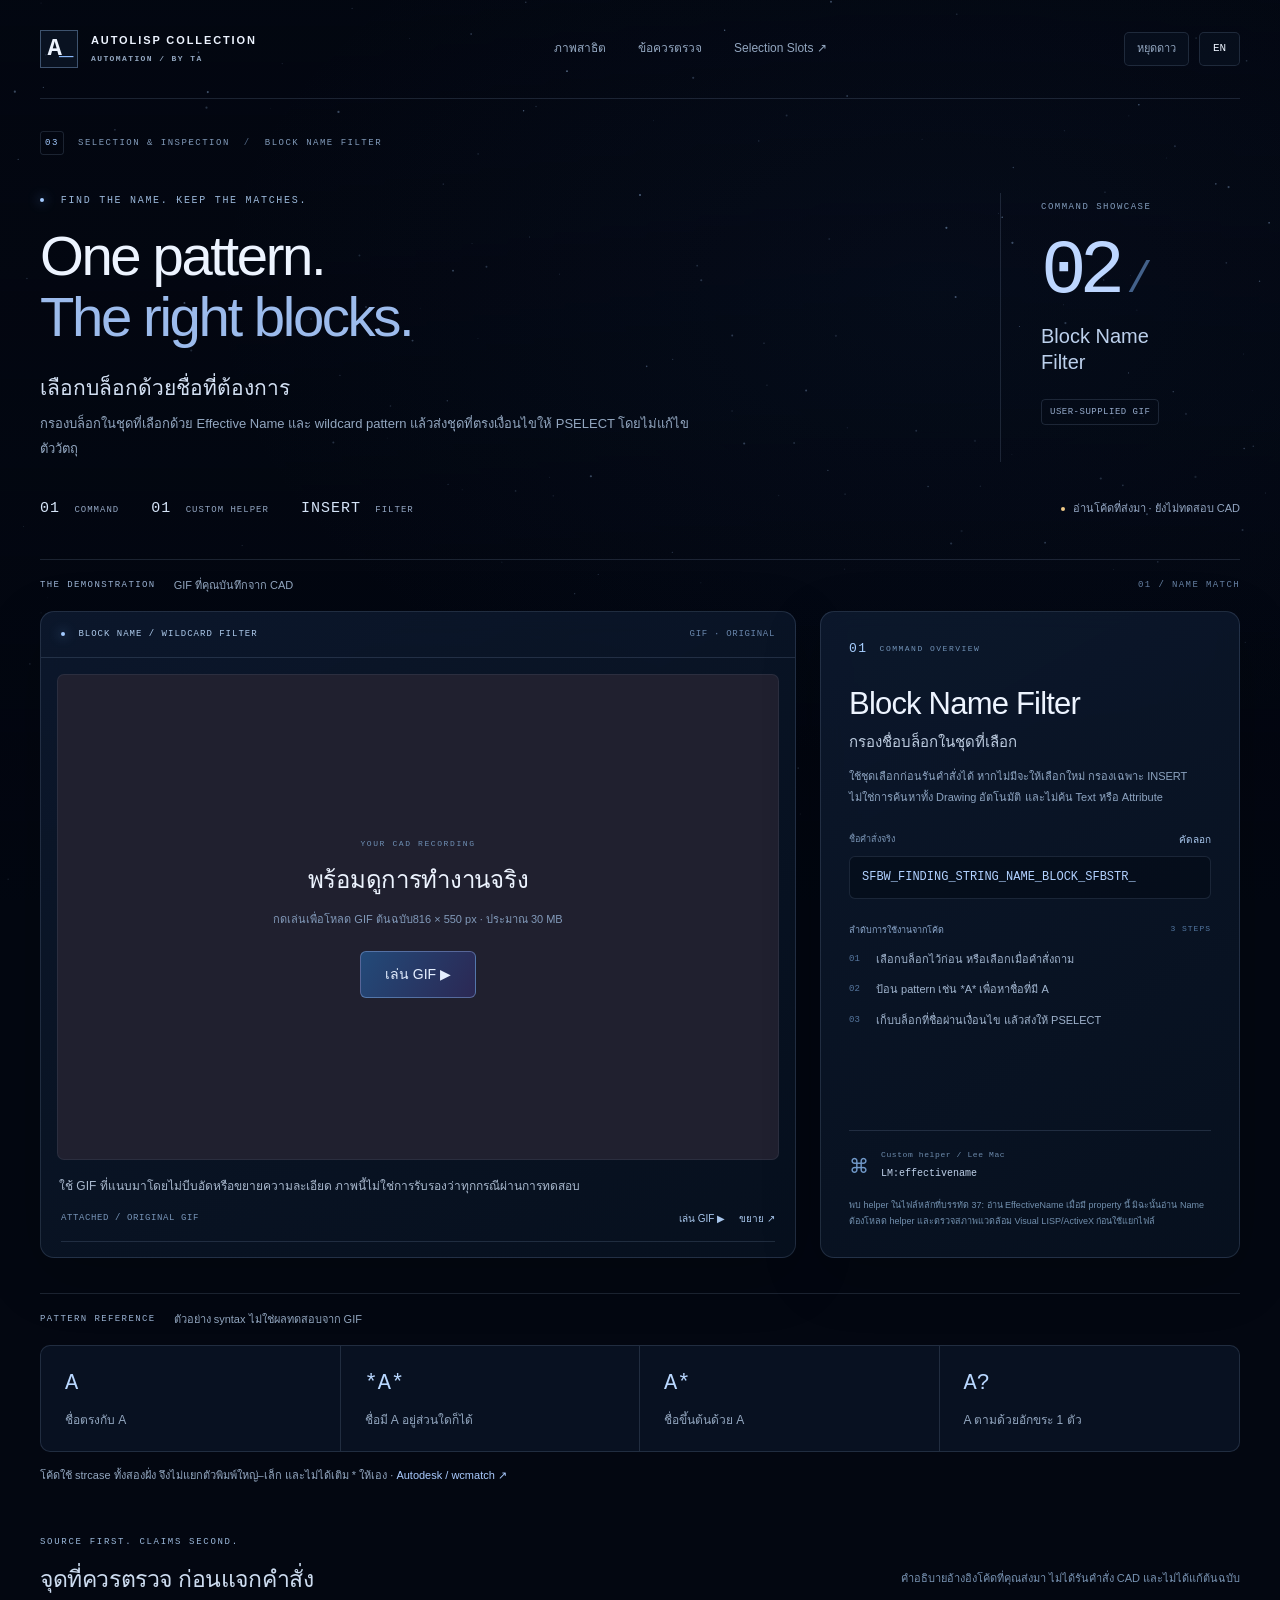
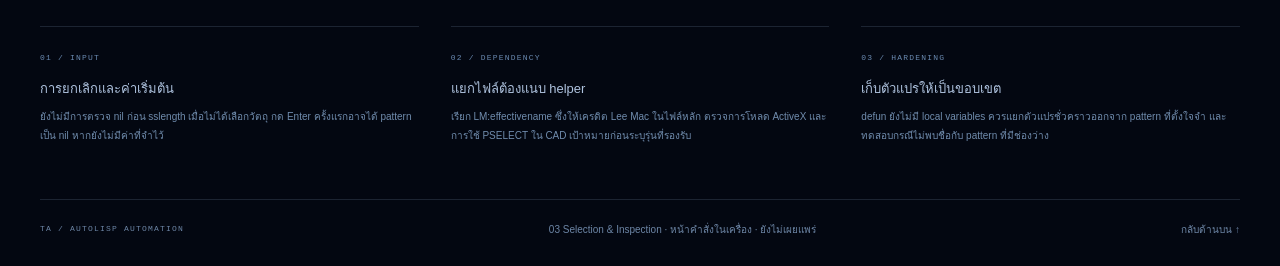
==== Autolisp Collection/03_Selection_and_Inspection/Block_Name_Filter/index.html @ 19ab9296 "อัพ" ====
<!doctype html>
<html lang="th">
<head>
  <meta charset="utf-8">
  <meta name="viewport" content="width=device-width,initial-scale=1">
  <meta name="color-scheme" content="dark">
  <meta http-equiv="Content-Security-Policy" content="default-src 'none'; script-src 'self'; style-src 'self'; img-src 'self'; connect-src 'none'; form-action 'none'; base-uri 'none'; object-src 'none'">
  <title>Block Name Filter — AutoLISP Collection</title>
  <meta name="description" content="Select block references by effective name and wildcard pattern. Bilingual source-based command showcase with a supplied GIF.">
  <link rel="stylesheet" href="assets/template.css">
  <link rel="stylesheet" href="assets/page.css">
  <script src="assets/page.js" defer></script>
</head>
<body>
  <canvas id="starfield" aria-hidden="true"></canvas><div class="atmosphere" aria-hidden="true"></div>
  <a class="skip" href="#main" data-i18n="skip">ข้ามไปเนื้อหา</a>
  <header class="topbar wrap">
    <a class="brand" href="#top"><span class="brand-mark">A<span>_</span></span><span>AUTOLISP COLLECTION<small>AUTOMATION / BY TA</small></span></a>
    <nav aria-label="Page navigation"><a href="#workspace" data-i18n="demo">ภาพสาธิต</a><a href="#notes" data-i18n="reviewNav">ข้อควรตรวจ</a><a href="../Selection_Slots/index.html">Selection Slots ↗</a></nav>
    <div class="top-actions"><button id="motion" type="button" aria-pressed="false">หยุดดาว</button><button id="language" type="button" aria-label="Switch to English">EN</button></div>
  </header>
  <main id="main" class="wrap">
    <section class="hero" id="top" aria-labelledby="page-title">
      <div class="breadcrumb"><span>03</span> SELECTION & INSPECTION <span class="slash">/</span> BLOCK NAME FILTER</div>
      <div class="hero-row"><div><p class="eyebrow"><span class="dot"></span> FIND THE NAME. KEEP THE MATCHES.</p><h1 id="page-title">One pattern.<br><span>The right blocks.</span></h1><p class="hero-th" data-i18n="hero">เลือกบล็อกด้วยชื่อที่ต้องการ</p><p class="hero-description" data-i18n="description">กรองบล็อกในชุดที่เลือกด้วย Effective Name และ wildcard pattern แล้วส่งชุดที่ตรงเงื่อนไขให้ PSELECT โดยไม่แก้ไขตัววัตถุ</p></div><aside class="collection-index"><span class="index-label">COMMAND SHOWCASE</span><strong>02<span>/</span></strong><p>Block Name<br>Filter</p><span class="template-badge">USER-SUPPLIED GIF</span></aside></div>
      <div class="facts"><span><strong>01</strong> COMMAND</span><span><strong>01</strong> CUSTOM HELPER</span><span><strong>INSERT</strong> FILTER</span><span class="review-state"><span class="dot amber"></span><span data-i18n="state">อ่านโค้ดที่ส่งมา · ยังไม่ทดสอบ CAD</span></span></div>
    </section>
    <section class="workspace" id="workspace" aria-labelledby="demo-heading">
      <div class="section-caption"><span id="demo-heading">THE DEMONSTRATION</span><p data-i18n="caption">GIF ที่คุณบันทึกจาก CAD</p><span>01 / NAME MATCH</span></div>
      <div class="command-panel">
        <div class="media-card">
          <div class="media-top"><span><span class="dot"></span> BLOCK NAME / WILDCARD FILTER</span><span class="format">GIF · ORIGINAL</span></div>
          <div class="media-stage gif-stage" id="media-stage">
            <img id="demo-gif" width="816" height="550" alt="User-supplied CAD recording for the block name filter" hidden>
            <div class="empty-media" id="gif-placeholder"><p class="eyebrow">YOUR CAD RECORDING</p><h2 data-i18n="placeholder">พร้อมดูการทำงานจริง</h2><p data-i18n="placeholderNote">กดเล่นเพื่อโหลด GIF ต้นฉบับ<br>816 × 550 px · ประมาณ 30 MB</p><button class="play-button" id="play-gif" type="button" data-i18n="play">เล่น GIF ▶</button></div>
          </div>
          <p class="video-note" data-i18n="mediaNote">ใช้ GIF ที่แนบมาโดยไม่บีบอัดหรือขยายความละเอียด ภาพนี้ไม่ใช่การรับรองว่าทุกกรณีผ่านการทดสอบ</p>
          <div class="media-bottom"><span class="ready-note">ATTACHED / ORIGINAL GIF</span><div><button type="button" id="toggle-gif" aria-pressed="false" data-i18n="play">เล่น GIF ▶</button><button type="button" id="expand-media" data-i18n="expand">ขยาย ↗</button></div></div>
          <p class="feedback" id="feedback" role="status" aria-live="polite"></p>
        </div>
        <aside class="detail-card"><div class="detail-kicker"><span>01</span><span>COMMAND OVERVIEW</span></div><h2>Block Name Filter</h2><p class="detail-subtitle" data-i18n="subtitle">กรองชื่อบล็อกในชุดที่เลือก</p><p class="detail-description" data-i18n="scope">ใช้ชุดเลือกก่อนรันคำสั่งได้ หากไม่มีจะให้เลือกใหม่ กรองเฉพาะ INSERT ไม่ใช่การค้นหาทั้ง Drawing อัตโนมัติ และไม่ค้น Text หรือ Attribute</p><div class="command-label"><span data-i18n="commandLabel">ชื่อคำสั่งจริง</span><button id="copy-command" type="button" data-i18n="copy">คัดลอก</button></div><code class="command-code" id="command-code">SFBW_FINDING_STRING_NAME_BLOCK_SFBSTR_</code><div class="steps-label"><span data-i18n="workflow">ลำดับการใช้งานจากโค้ด</span><span>3 STEPS</span></div><ol class="steps"><li data-i18n="step1">เลือกบล็อกไว้ก่อน หรือเลือกเมื่อคำสั่งถาม</li><li data-i18n="step2">ป้อน pattern เช่น *A* เพื่อหาชื่อที่มี A</li><li data-i18n="step3">เก็บบล็อกที่ชื่อผ่านเงื่อนไข แล้วส่งให้ PSELECT</li></ol><div class="dependency"><span class="dependency-icon" aria-hidden="true">⌘</span><div><span>Custom helper / Lee Mac</span><p><code>LM:effectivename</code></p></div></div><p class="scope-note" data-i18n="helperNote">พบ helper ในไฟล์หลักที่บรรทัด 37: อ่าน EffectiveName เมื่อมี property นี้ มิฉะนั้นอ่าน Name ต้องโหลด helper และตรวจสภาพแวดล้อม Visual LISP/ActiveX ก่อนใช้แยกไฟล์</p></aside>
      </div>
    </section>
    <section class="pattern-section" aria-labelledby="pattern-title"><div class="section-caption"><span id="pattern-title">PATTERN REFERENCE</span><p data-i18n="patternNote">ตัวอย่าง syntax ไม่ใช่ผลทดสอบจาก GIF</p></div><div class="patterns"><div><code>A</code><span data-i18n="exact">ชื่อตรงกับ A</span></div><div><code>*A*</code><span data-i18n="contains">ชื่อมี A อยู่ส่วนใดก็ได้</span></div><div><code>A*</code><span data-i18n="starts">ชื่อขึ้นต้นด้วย A</span></div><div><code>A?</code><span data-i18n="single">A ตามด้วยอักขระ 1 ตัว</span></div></div><p class="reference"><span data-i18n="caseNote">โค้ดใช้ strcase ทั้งสองฝั่ง จึงไม่แยกตัวพิมพ์ใหญ่–เล็ก และไม่ได้เติม * ให้เอง</span> · <a href="https://help.autodesk.com/cloudhelp/2023/ENU/AutoCAD-AutoLISP-Reference/files/GUID-EC257AF7-72D4-4B38-99B6-9B09952A53AD.htm" target="_blank" rel="noopener noreferrer">Autodesk / wcmatch ↗</a></p></section>
    <section class="notes" id="notes" aria-labelledby="notes-title"><div class="notes-heading"><span class="eyebrow">SOURCE FIRST. CLAIMS SECOND.</span><h2 id="notes-title" data-i18n="notesTitle">จุดที่ควรตรวจ ก่อนแจกคำสั่ง</h2><p data-i18n="notesIntro">คำอธิบายอ้างอิงโค้ดที่คุณส่งมา ไม่ได้รันคำสั่ง CAD และไม่ได้แก้ต้นฉบับ</p></div><div class="note-grid"><article><span>01 / INPUT</span><h3 data-i18n="inputTitle">การยกเลิกและค่าเริ่มต้น</h3><p data-i18n="inputNote">ยังไม่มีการตรวจ nil ก่อน sslength เมื่อไม่ได้เลือกวัตถุ กด Enter ครั้งแรกอาจได้ pattern เป็น nil หากยังไม่มีค่าที่จำไว้</p></article><article><span>02 / DEPENDENCY</span><h3 data-i18n="dependencyTitle">แยกไฟล์ต้องแนบ helper</h3><p data-i18n="dependencyNote">เรียก LM:effectivename ซึ่งให้เครดิต Lee Mac ในไฟล์หลัก ตรวจการโหลด ActiveX และการใช้ PSELECT ใน CAD เป้าหมายก่อนระบุรุ่นที่รองรับ</p></article><article><span>03 / HARDENING</span><h3 data-i18n="hardeningTitle">เก็บตัวแปรให้เป็นขอบเขต</h3><p data-i18n="hardeningNote">defun ยังไม่มี local variables ควรแยกตัวแปรชั่วคราวออกจาก pattern ที่ตั้งใจจำ และทดสอบกรณีไม่พบชื่อกับ pattern ที่มีช่องว่าง</p></article></div></section>
  </main>
  <footer class="footer wrap"><span>TA / AUTOLISP AUTOMATION</span><p data-i18n="footer">03 Selection & Inspection · หน้าคำสั่งในเครื่อง · ยังไม่เผยแพร่</p><a href="#top" data-i18n="top">กลับด้านบน ↑</a></footer>
  <dialog id="media-dialog" aria-labelledby="dialog-title"><div class="dialog-header"><h2 id="dialog-title">Block Name Filter / GIF</h2><button type="button" id="close-dialog" data-i18n="close">ปิด ×</button></div><img id="dialog-gif" width="816" height="550" alt="Expanded user-supplied block name filter GIF"><p data-i18n="dialogNote">GIF ต้นฉบับ · เล่นใหม่ตั้งแต่ต้น · กดปิดเพื่อหยุด</p></dialog>
</body>
</html>
---- Autolisp Collection/03_Selection_and_Inspection/Block_Name_Filter/assets/template.css ----
@charset "UTF-8";
:root{color-scheme:dark;--bg:#030711;--panel:#0b1728;--text:#edf4ff;--muted:#93a7c0;--blue:#a3caff;--line:#b7d5ff24;--mono:Consolas,"Courier New",monospace;font-family:"Segoe UI",Tahoma,Arial,sans-serif;scroll-behavior:smooth}
*{box-sizing:border-box}body{margin:0;background:var(--bg);color:var(--text);font-size:14px;line-height:1.6}button,a,input{font:inherit}button{cursor:pointer}a{color:inherit;text-decoration:none}button:focus-visible,a:focus-visible,[tabindex]:focus-visible{outline:2px solid #acccff;outline-offset:5px}button:disabled{cursor:default;opacity:.35}.wrap{width:min(1240px,calc(100% - 80px));margin-inline:auto}canvas{position:fixed;inset:0;width:100%;height:100%;pointer-events:none}.atmosphere{position:fixed;inset:0;pointer-events:none;background:radial-gradient(ellipse at 73% 33%,#21447b16,transparent 55%),linear-gradient(#0307111a,#030711b3)}header,main,footer{position:relative;z-index:1}.skip{position:fixed;left:20px;top:10px;z-index:20;padding:10px;background:#183660;transform:translateY(-200%)}.skip:focus{transform:none}.topbar{display:flex;align-items:center;justify-content:space-between;gap:30px;padding-block:30px;border-bottom:1px solid var(--line)}.brand{display:flex;align-items:center;gap:13px;font-size:11px;letter-spacing:1.9px;font-weight:600}.brand small{display:block;font-family:var(--mono);font-size:8px;letter-spacing:1.4px;color:var(--muted);margin-top:4px}.brand-mark{display:flex;align-items:center;justify-content:center;letter-spacing:-3px;width:38px;height:38px;border:1px solid #a3caff59;background:#111f3280;font-family:var(--mono);font-size:24px}.brand-mark span{color:#8ebdff}.topbar nav{display:flex;gap:32px;color:var(--muted);font-size:12px}.topbar nav a:hover{color:var(--text)}.top-actions{display:flex;gap:10px}.top-actions button{border:1px solid var(--line);border-radius:5px;background:#0a142480;color:var(--muted);font-size:11px;padding:7px 12px}.top-actions #language{font-family:var(--mono);color:var(--text);min-width:41px}.hero{padding:32px 0 38px}.breadcrumb{display:flex;align-items:center;gap:14px;font-family:var(--mono);font-size:9px;letter-spacing:1.5px;color:#819ab9}.breadcrumb>span:first-child{display:grid;place-items:center;width:24px;height:24px;border:1px solid var(--line);border-radius:3px;color:var(--blue)}.slash{color:#536783}.hero-row{display:grid;grid-template-columns:1fr 240px;gap:80px;margin-top:38px}.eyebrow{font-family:var(--mono);font-size:10px;letter-spacing:1.7px;color:#9ab7d9;margin:0 0 17px}.dot{display:inline-block;vertical-align:middle;width:4px;height:4px;border-radius:50%;background:#a3caff;box-shadow:0 0 12px #70b0ff;flex-shrink:0}.eyebrow .dot{margin-right:9px}h1{font-size:clamp(38px,4.4vw,66px);line-height:1.08;letter-spacing:-2.4px;font-weight:450;margin:0}h1>span{color:#9cbbec}.hero-th{margin:23px 0 8px;color:#d3e0f3;font-size:21px;font-weight:400}.hero-description{max-width:650px;margin:0;color:var(--muted);font-size:13px;line-height:1.9}.collection-index{border-left:1px solid var(--line);padding-left:40px;align-self:stretch}.index-label{font-family:var(--mono);letter-spacing:1.5px;font-size:9px;color:#839dbd}.collection-index strong{display:block;font-family:var(--mono);font-size:76px;line-height:1.1;letter-spacing:-7px;font-weight:300;color:#bdd6ff;margin-top:16px}.collection-index strong span{color:#43618a;font-size:44px;margin-left:8px}.collection-index p{margin:8px 0 23px;font-size:20px;line-height:1.3;color:#bcd0ec}.template-badge{font-family:var(--mono);font-size:9px;letter-spacing:.5px;color:#95aaca;display:inline-block;border:1px solid var(--line);border-radius:4px;padding:5px 8px}.facts{display:flex;gap:32px;align-items:center;margin-top:35px;font-family:var(--mono);color:#93a6c2;font-size:9px;letter-spacing:1px}.facts strong{color:#d6e5f9;font-weight:400;margin-right:8px;font-size:15px}.facts .review-state{margin-left:auto;display:flex;align-items:center;gap:8px;font-family:"Segoe UI",Tahoma,sans-serif;font-size:11px;letter-spacing:0}.amber{background:#efc987;box-shadow:none}.section-caption{display:flex;align-items:center;gap:18px;font-size:9px;font-family:var(--mono);letter-spacing:1.4px;color:#9cb4d5;border-top:1px solid var(--line);padding:17px 0}.section-caption p{font-family:"Segoe UI",Tahoma,sans-serif;font-size:11px;letter-spacing:0;color:var(--muted);margin:0}.section-caption>span:last-child{margin-left:auto;color:#6681a4}.command-tabs{display:grid;grid-template-columns:repeat(4,1fr);border:1px solid var(--line);border-radius:10px;overflow:hidden;background:#0a1322aa}.command-tabs button{display:grid;grid-template-columns:26px 1fr 15px;grid-template-rows:auto auto;text-align:left;column-gap:10px;align-items:center;border:0;border-right:1px solid var(--line);background:transparent;padding:18px 22px;color:#859bb9;position:relative;transition:background .2s}.command-tabs button:last-child{border-right:0}.command-tabs button>span{grid-row:1/3;font-family:var(--mono);font-size:10px;align-self:start;padding-top:5px}.command-tabs button strong{font-weight:500;font-size:19px;line-height:1.3;letter-spacing:-.2px}.command-tabs button small{grid-column:2;grid-row:2;font-size:10px;margin-top:4px;color:#7f94b1}.command-tabs button b{grid-column:3;grid-row:1/3;font-size:18px;font-weight:300;color:#5e7ca4}.command-tabs button[aria-selected=true]{background:linear-gradient(115deg,#213d63b8,#142443);color:#e0edff}.command-tabs button[aria-selected=true]:after{content:"";position:absolute;bottom:0;left:0;right:0;height:2px;background:linear-gradient(90deg,#64a7f5,#9c94ff)}.command-tabs button[aria-selected=true] small{color:#b0c6e3}.command-tabs button[aria-selected=true] b{color:#d2e2ff}.command-tabs button:hover{background:#163054}.command-panel{display:grid;grid-template-columns:minmax(0,1.8fr) minmax(0,1fr);gap:24px;margin-top:22px}.media-card,.detail-card{border:1px solid var(--line);border-radius:14px;background:linear-gradient(150deg,#0d1a2fdd,#07111fee);box-shadow:0 18px 60px #0003;overflow:hidden;backdrop-filter:blur(12px)}.media-top{padding:15px 20px;display:flex;justify-content:space-between;align-items:center;font-family:var(--mono);font-size:9px;letter-spacing:1px;border-bottom:1px solid var(--line);color:#acc9eb}.media-top .dot{margin-right:7px}.format{color:#6885ab;letter-spacing:.7px}.media-stage{aspect-ratio:16/10;position:relative;display:grid;place-items:center;margin:16px;overflow:hidden;background:radial-gradient(ellipse at 50% 45%,#18324b88,#050c17 75%);border:1px solid #9abcdf17;border-radius:7px;min-height:240px}.frame-grid{position:absolute;inset:0;background-image:linear-gradient(#a2c6f209 1px,transparent 1px),linear-gradient(90deg,#a2c6f209 1px,transparent 1px);background-size:35px 35px;mask-image:radial-gradient(ellipse,#0009,#0000 80%)}.corner{position:absolute;width:18px;height:18px;border-color:#9dc3f166;border-style:solid;z-index:2}.tl{top:12px;left:12px;border-width:1px 0 0 1px}.tr{top:12px;right:12px;border-width:1px 1px 0 0}.bl{bottom:12px;left:12px;border-width:0 0 1px 1px}.br{bottom:12px;right:12px;border-width:0 1px 1px 0}.empty-media{position:relative;text-align:center;padding:30px 20px 40px}.placeholder-icon{width:100px;height:80px;position:relative;margin:0 auto 22px}.placeholder-icon svg{width:100%;height:100%;fill:none;stroke-width:1.1}.placeholder-icon .back{stroke:#395677;fill:#1d345526}.placeholder-icon .middle{stroke:#5e81af;fill:#24487526}.placeholder-icon .front{stroke:#a4c6f7;fill:#36669a35}.crosshair{stroke:#4d709b;stroke-dasharray:2 3}.placeholder-icon>span{position:absolute;right:0;bottom:4px;border:1px solid #8dafdf66;border-radius:50%;width:21px;height:21px;line-height:19px;background:#0d1b2e;color:#c7dfff;font-weight:300}.empty-media .eyebrow{font-size:8px;letter-spacing:1.6px;color:#6f90b6}.empty-media h2{margin:10px 0 9px;font-size:24px;font-weight:400;letter-spacing:-.3px}.empty-media p{margin:0;color:#829aba;font-size:11px;line-height:1.9;white-space:pre-line}.empty-media code{display:inline-block;margin-top:19px;border:1px dashed #789ed947;border-radius:5px;padding:6px 12px;color:#8cacd4;font-family:var(--mono);font-size:10px}.stage-caption,.stage-coordinate{position:absolute;bottom:20px;font-family:var(--mono);font-size:8px;letter-spacing:1.3px;color:#546e91;pointer-events:none}.stage-caption{left:25px}.stage-coordinate{right:25px}#demo-image{position:relative;width:100%;height:100%;object-fit:contain;align-self:stretch;min-height:0}.media-stage.has-image{background:#030711}.media-stage.has-image .stage-caption,.media-stage.has-image .stage-coordinate{display:none}.media-bottom{display:flex;align-items:center;justify-content:space-between;gap:12px;margin:0 20px;border-bottom:1px solid var(--line);padding:0 0 14px}.ready-note{font-size:9px;font-family:var(--mono);color:#7794b8;letter-spacing:.6px;overflow:hidden;text-overflow:ellipsis;white-space:nowrap;max-width:70%}.media-bottom>div{display:flex;gap:14px;flex-shrink:0}.media-bottom button,.command-label button{font-size:10px;border:0;padding:0;background:none;color:#a7c5eb}.upload-row{display:flex;align-items:center;gap:18px;padding:18px 20px 3px}.upload-button{display:flex;gap:9px;align-items:center;border:1px solid #80b5ff63;border-radius:6px;background:linear-gradient(100deg,#215991,#4b4689);padding:10px 15px;color:#dcecff;font-size:12px;white-space:nowrap;transition:filter .2s}.upload-button:hover{filter:brightness(1.18)}.upload-button>span:first-child{font-size:17px;line-height:1}.upload-row p{margin:0;color:#6f8cab;font-size:9px;line-height:1.9;white-space:pre-line}.feedback{margin:0;min-height:26px;padding:4px 20px 9px;color:#c4d7ef;font-size:10px;line-height:1.6}.feedback.error{color:#ffafba}.detail-card{padding:27px 28px;display:flex;flex-direction:column}.detail-kicker{display:flex;align-items:center;gap:12px;font-family:var(--mono);font-size:8px;color:#7294b8;letter-spacing:1.5px}.detail-kicker>span:first-child{font-size:13px;color:#a7cfff}.detail-card>h2{font-size:31px;line-height:1.2;letter-spacing:-.8px;font-weight:450;margin:25px 0 8px}.detail-subtitle{color:#bdcce0;margin:0;font-size:15px}.detail-description{color:#8da4c1;margin:12px 0 24px;font-size:11px;line-height:1.9}.command-label{display:flex;justify-content:space-between;font-size:9px;color:#7b96b7;margin-bottom:8px}.command-code{display:block;font-family:var(--mono);font-size:12px;line-height:1.6;overflow-wrap:anywhere;padding:11px 12px;background:#040c18a6;border:1px solid #adcaff20;border-radius:6px;color:#b1d1ff}.steps-label{display:flex;justify-content:space-between;gap:10px;margin-top:24px;color:#8ba7cc;font-size:9px}.steps-label>span:last-child{font-family:var(--mono);font-size:8px;letter-spacing:1px;color:#5377a2}.steps{list-style:none;counter-reset:steps;padding:0;margin:12px 0 24px;display:grid;gap:11px}.steps li{counter-increment:steps;display:flex;gap:12px;align-items:start;color:#a0b4ce;font-size:11px;line-height:1.8}.steps li:before{content:"0" counter(steps);display:block;color:#56769e;font-family:var(--mono);font-size:9px;line-height:2.1;flex:0 0 15px}.dependency{border-top:1px solid var(--line);padding-top:18px;margin-top:auto;display:flex;gap:12px;align-items:center}.dependency-icon{font-size:20px;color:#7199c9}.dependency div>span{display:block;font-family:var(--mono);font-size:8px;color:#6d8bad;letter-spacing:.6px}.dependency p{margin:3px 0 0;font-size:10px;color:#bed0e9;overflow-wrap:anywhere}.scope-note{font-size:9px;color:#7290af;line-height:1.8;margin:15px 0 0}.notes{padding-top:66px;padding-bottom:54px}.notes-heading{display:grid;grid-template-columns:1fr 1fr;gap:6px 30px}.notes-heading>.eyebrow{grid-column:1/-1;margin-bottom:5px;font-size:9px}.notes-heading h2{font-size:23px;font-weight:400;letter-spacing:-.4px;margin:0;color:#cddcf0}.notes-heading p{margin:0;align-self:center;justify-self:end;font-size:11px;color:#7893b3}.note-grid{display:grid;grid-template-columns:repeat(3,1fr);gap:32px;margin-top:28px}.note-grid article{border-top:1px solid var(--line);padding-top:17px}.note-grid article>span{font-family:var(--mono);font-size:8px;letter-spacing:1.2px;color:#6a8ab1}.note-grid h3{font-size:13px;font-weight:500;color:#afc3df;margin:13px 0 7px}.note-grid p{font-size:10px;line-height:1.9;color:#708cad;margin:0}.footer{display:flex;gap:20px;align-items:center;justify-content:space-between;border-top:1px solid var(--line);padding:22px 0 28px;font-family:var(--mono);font-size:8px;letter-spacing:1.2px;color:#6d86a6}.footer p,.footer a{font-family:"Segoe UI",Tahoma,sans-serif;letter-spacing:0;font-size:10px;margin:0}.footer a:hover{color:#bdd6fc}dialog{color:var(--text);background:#091425;border:1px solid #abc9f542;border-radius:12px;width:min(1100px,calc(100% - 32px));padding:20px;box-shadow:0 30px 150px #0009}dialog::backdrop{background:#000b;backdrop-filter:blur(8px)}.dialog-header{display:flex;align-items:center;justify-content:space-between;gap:20px;margin-bottom:18px}.dialog-header h2{font-size:16px;font-weight:400;margin:0}.dialog-header button{border:1px solid var(--line);background:none;border-radius:5px;color:#bdd3ee;font-size:12px;padding:5px 10px}dialog img{display:block;width:100%;max-height:75dvh;object-fit:contain;background:#030711}dialog>p{font-size:10px;color:var(--muted);margin-bottom:0}[hidden]{display:none!important}
@media(min-width:1500px){.hero-row{margin-top:48px}.hero{padding-bottom:42px}.media-stage{aspect-ratio:16/10}}
@media(max-width:1000px){.wrap{width:calc(100% - 48px)}.hero-row{gap:35px;grid-template-columns:1fr 180px}.collection-index{padding-left:26px}.command-tabs button{padding:16px;grid-template-columns:20px 1fr 12px}.command-panel{gap:16px;grid-template-columns:minmax(0,1.5fr) minmax(0,1fr)}.detail-card{padding:23px 20px}.detail-card>h2{font-size:27px}.upload-row{flex-wrap:wrap;gap:9px}.upload-row p{font-size:9px}.facts{gap:22px}.notes-heading{grid-template-columns:1fr}.notes-heading p{justify-self:start}.note-grid{gap:20px}}
@media(max-width:760px){.wrap{width:calc(100% - 36px)}.topbar{padding-block:20px;gap:12px}.topbar nav{display:none}.brand{font-size:9px;letter-spacing:1px;gap:9px}.brand small{font-size:7px;letter-spacing:.7px}.brand-mark{width:32px;height:32px;font-size:21px}.top-actions{gap:6px}.top-actions button{font-size:9px;padding:7px 8px}.hero{padding:23px 0 28px}.breadcrumb{font-size:7px;letter-spacing:.8px;gap:9px}.hero-row{margin-top:27px;grid-template-columns:1fr;gap:23px}.collection-index{display:none}h1{font-size:clamp(34px,8.5vw,52px);letter-spacing:-1.5px}.eyebrow{font-size:8px;letter-spacing:1.1px}.hero-th{font-size:17px;margin-top:19px}.hero-description{font-size:11px;line-height:1.85;max-width:520px}.facts{flex-wrap:wrap;gap:12px 20px;margin-top:24px;font-size:7px;letter-spacing:.5px}.facts strong{font-size:13px;margin-right:5px}.facts .review-state{flex-basis:100%;margin:3px 0 0;font-size:10px}.section-caption{gap:12px;padding:15px 0;font-size:8px;letter-spacing:.9px}.section-caption p{font-size:10px}.section-caption>span:last-child{display:none}.command-tabs{grid-template-columns:repeat(2,1fr)}.command-tabs button{padding:14px 16px}.command-tabs button:nth-child(2){border-right:0}.command-tabs button:nth-child(-n+2){border-bottom:1px solid var(--line)}.command-tabs button strong{font-size:18px}.command-tabs button small{font-size:9px}.command-panel{grid-template-columns:1fr;gap:16px;margin-top:16px}.media-top{padding:13px 15px;font-size:8px}.media-stage{margin:12px;min-height:230px;aspect-ratio:16/11}.empty-media{padding:24px 16px 35px}.placeholder-icon{width:75px;height:60px;margin-bottom:15px}.empty-media .eyebrow{font-size:6px;letter-spacing:1.1px}.empty-media h2{font-size:21px}.empty-media p{font-size:10px}.empty-media code{font-size:9px;margin-top:13px}.stage-caption,.stage-coordinate{font-size:6px;bottom:17px}.stage-caption{left:19px}.stage-coordinate{right:19px}.media-bottom{margin-inline:16px;font-size:8px}.ready-note{font-size:8px}.media-bottom>div{gap:12px}.upload-row{padding:16px 16px 3px;gap:11px}.upload-button{font-size:11px;padding:9px 12px}.upload-row p{font-size:8px}.feedback{padding-inline:16px;font-size:9px}.detail-card{padding:24px}.detail-card>h2{margin-top:17px;font-size:29px}.detail-description{font-size:12px}.steps li{font-size:12px}.scope-note{font-size:10px}.notes{padding-top:43px;padding-bottom:35px}.notes-heading h2{font-size:21px}.notes-heading p{font-size:10px}.note-grid{grid-template-columns:1fr;gap:21px;margin-top:22px}.note-grid h3{font-size:14px}.note-grid p{font-size:11px}.footer{flex-wrap:wrap;padding-block:20px;gap:10px}.footer p{font-size:9px}.footer a{margin-left:auto;font-size:9px}}
@media(prefers-reduced-motion:reduce){:root{scroll-behavior:auto}*,*:before,*:after{animation:none!important;transition:none!important}}
/* Preserve room for the placeholder filename and frame caption on narrow screens. */
@media(max-width:760px){.media-stage{min-height:310px}}
/* Video replaces the GIF frame without changing the surrounding design. */
#demo-video { width:100%; height:100%; min-height:0; object-fit:contain; position:relative; z-index:2; background:#02050a; }
.media-stage.has-video { background:#02050a; aspect-ratio:16/9; min-height:0; }
.media-stage.has-video .frame-grid,.media-stage.has-video .stage-caption,.media-stage.has-video .stage-coordinate { display:none; }
.video-note { margin:0 18px 14px; color:#a8b8ce; font-size:12px; line-height:1.7; }
#dialog-video { display:block; width:100%; max-height:75dvh; background:#02050a; object-fit:contain; }
---- Autolisp Collection/03_Selection_and_Inspection/Block_Name_Filter/assets/page.css ----
/* Retain Selection Slots branding; adapt the frame to the original GIF. */
[hidden]{display:none!important}.gif-stage{aspect-ratio:816/550;min-height:0;background:#20202f;margin:16px}.gif-stage img{position:relative;width:100%;height:auto;max-width:816px;object-fit:contain}.gif-stage .empty-media{padding:36px 20px}.play-button{margin-top:22px;border:1px solid #9bbffb66;border-radius:6px;padding:11px 24px;color:#e5efff;background:linear-gradient(120deg,#234a79,#2b2854)}.command-code{overflow-wrap:anywhere;word-break:break-word}.command-panel{margin-top:0}.detail-card{min-width:0}.pattern-section{margin-top:35px}.patterns{display:grid;grid-template-columns:repeat(4,1fr);border:1px solid var(--line);border-radius:10px;background:#0b1728bb;overflow:hidden}.patterns>div{padding:20px 24px;border-right:1px solid var(--line)}.patterns>div:last-child{border:0}.patterns code{display:block;color:#b8d7ff;font-size:22px;margin-bottom:7px}.patterns span{color:var(--muted);font-size:12px}.reference{color:var(--muted);font-size:11px;margin-top:15px}.reference a{color:#aacbff}.video-note{margin-top:10px}#media-dialog{width:min(860px,calc(100% - 32px))}#dialog-gif{display:block;width:100%;height:auto;max-height:75dvh;object-fit:contain;background:#20202f}.breadcrumb{flex-wrap:wrap}.feedback:empty{min-height:15px}.notes{padding-top:40px}@media(max-width:760px){.gif-stage{aspect-ratio:816/550;min-height:220px;margin:12px}.gif-stage .empty-media{padding:18px 12px}.empty-media h2{font-size:19px}.play-button{margin-top:12px;padding:8px 18px}.patterns{grid-template-columns:repeat(2,1fr)}.patterns>div{padding:15px 18px}.patterns>div:nth-child(2){border-right:0}.patterns>div:nth-child(-n+2){border-bottom:1px solid var(--line)}.patterns span{font-size:10px}.command-code{font-size:11px}}
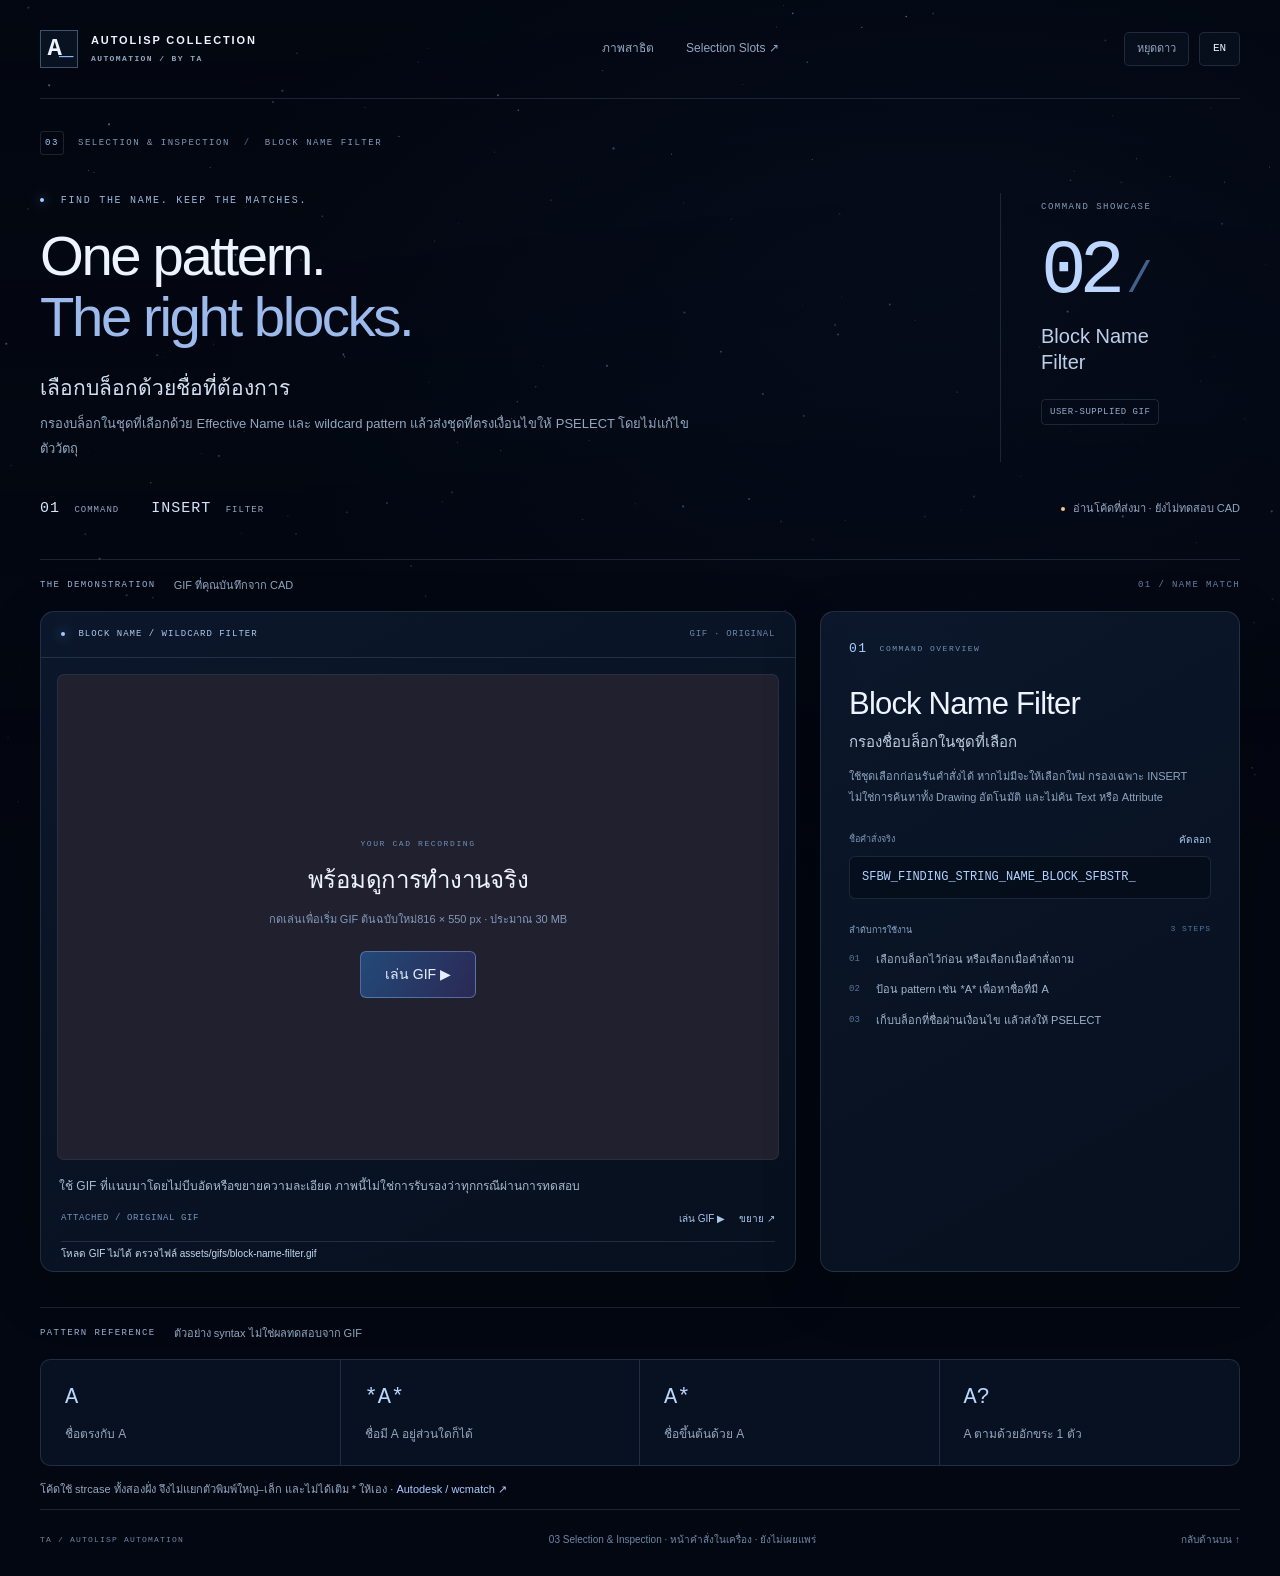
==== commit 71b0fa05: "update" ====
--- a/Autolisp Collection/03_Selection_and_Inspection/Block_Name_Filter/index.html
+++ b/Autolisp Collection/03_Selection_and_Inspection/Block_Name_Filter/index.html
@@ -16,14 +16,14 @@
   <a class="skip" href="#main" data-i18n="skip">ข้ามไปเนื้อหา</a>
   <header class="topbar wrap">
     <a class="brand" href="#top"><span class="brand-mark">A<span>_</span></span><span>AUTOLISP COLLECTION<small>AUTOMATION / BY TA</small></span></a>
-    <nav aria-label="Page navigation"><a href="#workspace" data-i18n="demo">ภาพสาธิต</a><a href="#notes" data-i18n="reviewNav">ข้อควรตรวจ</a><a href="../Selection_Slots/index.html">Selection Slots ↗</a></nav>
+    <nav aria-label="Page navigation"><a href="#workspace" data-i18n="demo">ภาพสาธิต</a><a href="../Selection_Slots/index.html">Selection Slots ↗</a></nav>
     <div class="top-actions"><button id="motion" type="button" aria-pressed="false">หยุดดาว</button><button id="language" type="button" aria-label="Switch to English">EN</button></div>
   </header>
   <main id="main" class="wrap">
     <section class="hero" id="top" aria-labelledby="page-title">
       <div class="breadcrumb"><span>03</span> SELECTION & INSPECTION <span class="slash">/</span> BLOCK NAME FILTER</div>
       <div class="hero-row"><div><p class="eyebrow"><span class="dot"></span> FIND THE NAME. KEEP THE MATCHES.</p><h1 id="page-title">One pattern.<br><span>The right blocks.</span></h1><p class="hero-th" data-i18n="hero">เลือกบล็อกด้วยชื่อที่ต้องการ</p><p class="hero-description" data-i18n="description">กรองบล็อกในชุดที่เลือกด้วย Effective Name และ wildcard pattern แล้วส่งชุดที่ตรงเงื่อนไขให้ PSELECT โดยไม่แก้ไขตัววัตถุ</p></div><aside class="collection-index"><span class="index-label">COMMAND SHOWCASE</span><strong>02<span>/</span></strong><p>Block Name<br>Filter</p><span class="template-badge">USER-SUPPLIED GIF</span></aside></div>
-      <div class="facts"><span><strong>01</strong> COMMAND</span><span><strong>01</strong> CUSTOM HELPER</span><span><strong>INSERT</strong> FILTER</span><span class="review-state"><span class="dot amber"></span><span data-i18n="state">อ่านโค้ดที่ส่งมา · ยังไม่ทดสอบ CAD</span></span></div>
+      <div class="facts"><span><strong>01</strong> COMMAND</span><span><strong>INSERT</strong> FILTER</span><span class="review-state"><span class="dot amber"></span><span data-i18n="state">อ่านโค้ดที่ส่งมา · ยังไม่ทดสอบ CAD</span></span></div>
     </section>
     <section class="workspace" id="workspace" aria-labelledby="demo-heading">
       <div class="section-caption"><span id="demo-heading">THE DEMONSTRATION</span><p data-i18n="caption">GIF ที่คุณบันทึกจาก CAD</p><span>01 / NAME MATCH</span></div>
@@ -32,17 +32,17 @@
           <div class="media-top"><span><span class="dot"></span> BLOCK NAME / WILDCARD FILTER</span><span class="format">GIF · ORIGINAL</span></div>
           <div class="media-stage gif-stage" id="media-stage">
             <img id="demo-gif" width="816" height="550" alt="User-supplied CAD recording for the block name filter" hidden>
-            <div class="empty-media" id="gif-placeholder"><p class="eyebrow">YOUR CAD RECORDING</p><h2 data-i18n="placeholder">พร้อมดูการทำงานจริง</h2><p data-i18n="placeholderNote">กดเล่นเพื่อโหลด GIF ต้นฉบับ<br>816 × 550 px · ประมาณ 30 MB</p><button class="play-button" id="play-gif" type="button" data-i18n="play">เล่น GIF ▶</button></div>
+            <div class="empty-media" id="gif-placeholder"><p class="eyebrow">YOUR CAD RECORDING</p><h2 data-i18n="placeholder">พร้อมดูการทำงานจริง</h2><p data-i18n="placeholderNote">กดเล่นเพื่อเริ่ม GIF ต้นฉบับใหม่<br>816 × 550 px · ประมาณ 30 MB</p><button class="play-button" id="play-gif" type="button" data-i18n="play">เล่น GIF ▶</button></div>
           </div>
           <p class="video-note" data-i18n="mediaNote">ใช้ GIF ที่แนบมาโดยไม่บีบอัดหรือขยายความละเอียด ภาพนี้ไม่ใช่การรับรองว่าทุกกรณีผ่านการทดสอบ</p>
           <div class="media-bottom"><span class="ready-note">ATTACHED / ORIGINAL GIF</span><div><button type="button" id="toggle-gif" aria-pressed="false" data-i18n="play">เล่น GIF ▶</button><button type="button" id="expand-media" data-i18n="expand">ขยาย ↗</button></div></div>
           <p class="feedback" id="feedback" role="status" aria-live="polite"></p>
         </div>
-        <aside class="detail-card"><div class="detail-kicker"><span>01</span><span>COMMAND OVERVIEW</span></div><h2>Block Name Filter</h2><p class="detail-subtitle" data-i18n="subtitle">กรองชื่อบล็อกในชุดที่เลือก</p><p class="detail-description" data-i18n="scope">ใช้ชุดเลือกก่อนรันคำสั่งได้ หากไม่มีจะให้เลือกใหม่ กรองเฉพาะ INSERT ไม่ใช่การค้นหาทั้ง Drawing อัตโนมัติ และไม่ค้น Text หรือ Attribute</p><div class="command-label"><span data-i18n="commandLabel">ชื่อคำสั่งจริง</span><button id="copy-command" type="button" data-i18n="copy">คัดลอก</button></div><code class="command-code" id="command-code">SFBW_FINDING_STRING_NAME_BLOCK_SFBSTR_</code><div class="steps-label"><span data-i18n="workflow">ลำดับการใช้งานจากโค้ด</span><span>3 STEPS</span></div><ol class="steps"><li data-i18n="step1">เลือกบล็อกไว้ก่อน หรือเลือกเมื่อคำสั่งถาม</li><li data-i18n="step2">ป้อน pattern เช่น *A* เพื่อหาชื่อที่มี A</li><li data-i18n="step3">เก็บบล็อกที่ชื่อผ่านเงื่อนไข แล้วส่งให้ PSELECT</li></ol><div class="dependency"><span class="dependency-icon" aria-hidden="true">⌘</span><div><span>Custom helper / Lee Mac</span><p><code>LM:effectivename</code></p></div></div><p class="scope-note" data-i18n="helperNote">พบ helper ในไฟล์หลักที่บรรทัด 37: อ่าน EffectiveName เมื่อมี property นี้ มิฉะนั้นอ่าน Name ต้องโหลด helper และตรวจสภาพแวดล้อม Visual LISP/ActiveX ก่อนใช้แยกไฟล์</p></aside>
+        <aside class="detail-card"><div class="detail-kicker"><span>01</span><span>COMMAND OVERVIEW</span></div><h2>Block Name Filter</h2><p class="detail-subtitle" data-i18n="subtitle">กรองชื่อบล็อกในชุดที่เลือก</p><p class="detail-description" data-i18n="scope">ใช้ชุดเลือกก่อนรันคำสั่งได้ หากไม่มีจะให้เลือกใหม่ กรองเฉพาะ INSERT ไม่ใช่การค้นหาทั้ง Drawing อัตโนมัติ และไม่ค้น Text หรือ Attribute</p><div class="command-label"><span data-i18n="commandLabel">ชื่อคำสั่งจริง</span><button id="copy-command" type="button" data-i18n="copy">คัดลอก</button></div><code class="command-code" id="command-code">SFBW_FINDING_STRING_NAME_BLOCK_SFBSTR_</code><div class="steps-label"><span data-i18n="workflow">ลำดับการใช้งาน</span><span>3 STEPS</span></div><ol class="steps"><li data-i18n="step1">เลือกบล็อกไว้ก่อน หรือเลือกเมื่อคำสั่งถาม</li><li data-i18n="step2">ป้อน pattern เช่น *A* เพื่อหาชื่อที่มี A</li><li data-i18n="step3">เก็บบล็อกที่ชื่อผ่านเงื่อนไข แล้วส่งให้ PSELECT</li></ol></aside>
       </div>
     </section>
     <section class="pattern-section" aria-labelledby="pattern-title"><div class="section-caption"><span id="pattern-title">PATTERN REFERENCE</span><p data-i18n="patternNote">ตัวอย่าง syntax ไม่ใช่ผลทดสอบจาก GIF</p></div><div class="patterns"><div><code>A</code><span data-i18n="exact">ชื่อตรงกับ A</span></div><div><code>*A*</code><span data-i18n="contains">ชื่อมี A อยู่ส่วนใดก็ได้</span></div><div><code>A*</code><span data-i18n="starts">ชื่อขึ้นต้นด้วย A</span></div><div><code>A?</code><span data-i18n="single">A ตามด้วยอักขระ 1 ตัว</span></div></div><p class="reference"><span data-i18n="caseNote">โค้ดใช้ strcase ทั้งสองฝั่ง จึงไม่แยกตัวพิมพ์ใหญ่–เล็ก และไม่ได้เติม * ให้เอง</span> · <a href="https://help.autodesk.com/cloudhelp/2023/ENU/AutoCAD-AutoLISP-Reference/files/GUID-EC257AF7-72D4-4B38-99B6-9B09952A53AD.htm" target="_blank" rel="noopener noreferrer">Autodesk / wcmatch ↗</a></p></section>
-    <section class="notes" id="notes" aria-labelledby="notes-title"><div class="notes-heading"><span class="eyebrow">SOURCE FIRST. CLAIMS SECOND.</span><h2 id="notes-title" data-i18n="notesTitle">จุดที่ควรตรวจ ก่อนแจกคำสั่ง</h2><p data-i18n="notesIntro">คำอธิบายอ้างอิงโค้ดที่คุณส่งมา ไม่ได้รันคำสั่ง CAD และไม่ได้แก้ต้นฉบับ</p></div><div class="note-grid"><article><span>01 / INPUT</span><h3 data-i18n="inputTitle">การยกเลิกและค่าเริ่มต้น</h3><p data-i18n="inputNote">ยังไม่มีการตรวจ nil ก่อน sslength เมื่อไม่ได้เลือกวัตถุ กด Enter ครั้งแรกอาจได้ pattern เป็น nil หากยังไม่มีค่าที่จำไว้</p></article><article><span>02 / DEPENDENCY</span><h3 data-i18n="dependencyTitle">แยกไฟล์ต้องแนบ helper</h3><p data-i18n="dependencyNote">เรียก LM:effectivename ซึ่งให้เครดิต Lee Mac ในไฟล์หลัก ตรวจการโหลด ActiveX และการใช้ PSELECT ใน CAD เป้าหมายก่อนระบุรุ่นที่รองรับ</p></article><article><span>03 / HARDENING</span><h3 data-i18n="hardeningTitle">เก็บตัวแปรให้เป็นขอบเขต</h3><p data-i18n="hardeningNote">defun ยังไม่มี local variables ควรแยกตัวแปรชั่วคราวออกจาก pattern ที่ตั้งใจจำ และทดสอบกรณีไม่พบชื่อกับ pattern ที่มีช่องว่าง</p></article></div></section>
+    
   </main>
   <footer class="footer wrap"><span>TA / AUTOLISP AUTOMATION</span><p data-i18n="footer">03 Selection & Inspection · หน้าคำสั่งในเครื่อง · ยังไม่เผยแพร่</p><a href="#top" data-i18n="top">กลับด้านบน ↑</a></footer>
   <dialog id="media-dialog" aria-labelledby="dialog-title"><div class="dialog-header"><h2 id="dialog-title">Block Name Filter / GIF</h2><button type="button" id="close-dialog" data-i18n="close">ปิด ×</button></div><img id="dialog-gif" width="816" height="550" alt="Expanded user-supplied block name filter GIF"><p data-i18n="dialogNote">GIF ต้นฉบับ · เล่นใหม่ตั้งแต่ต้น · กดปิดเพื่อหยุด</p></dialog>
